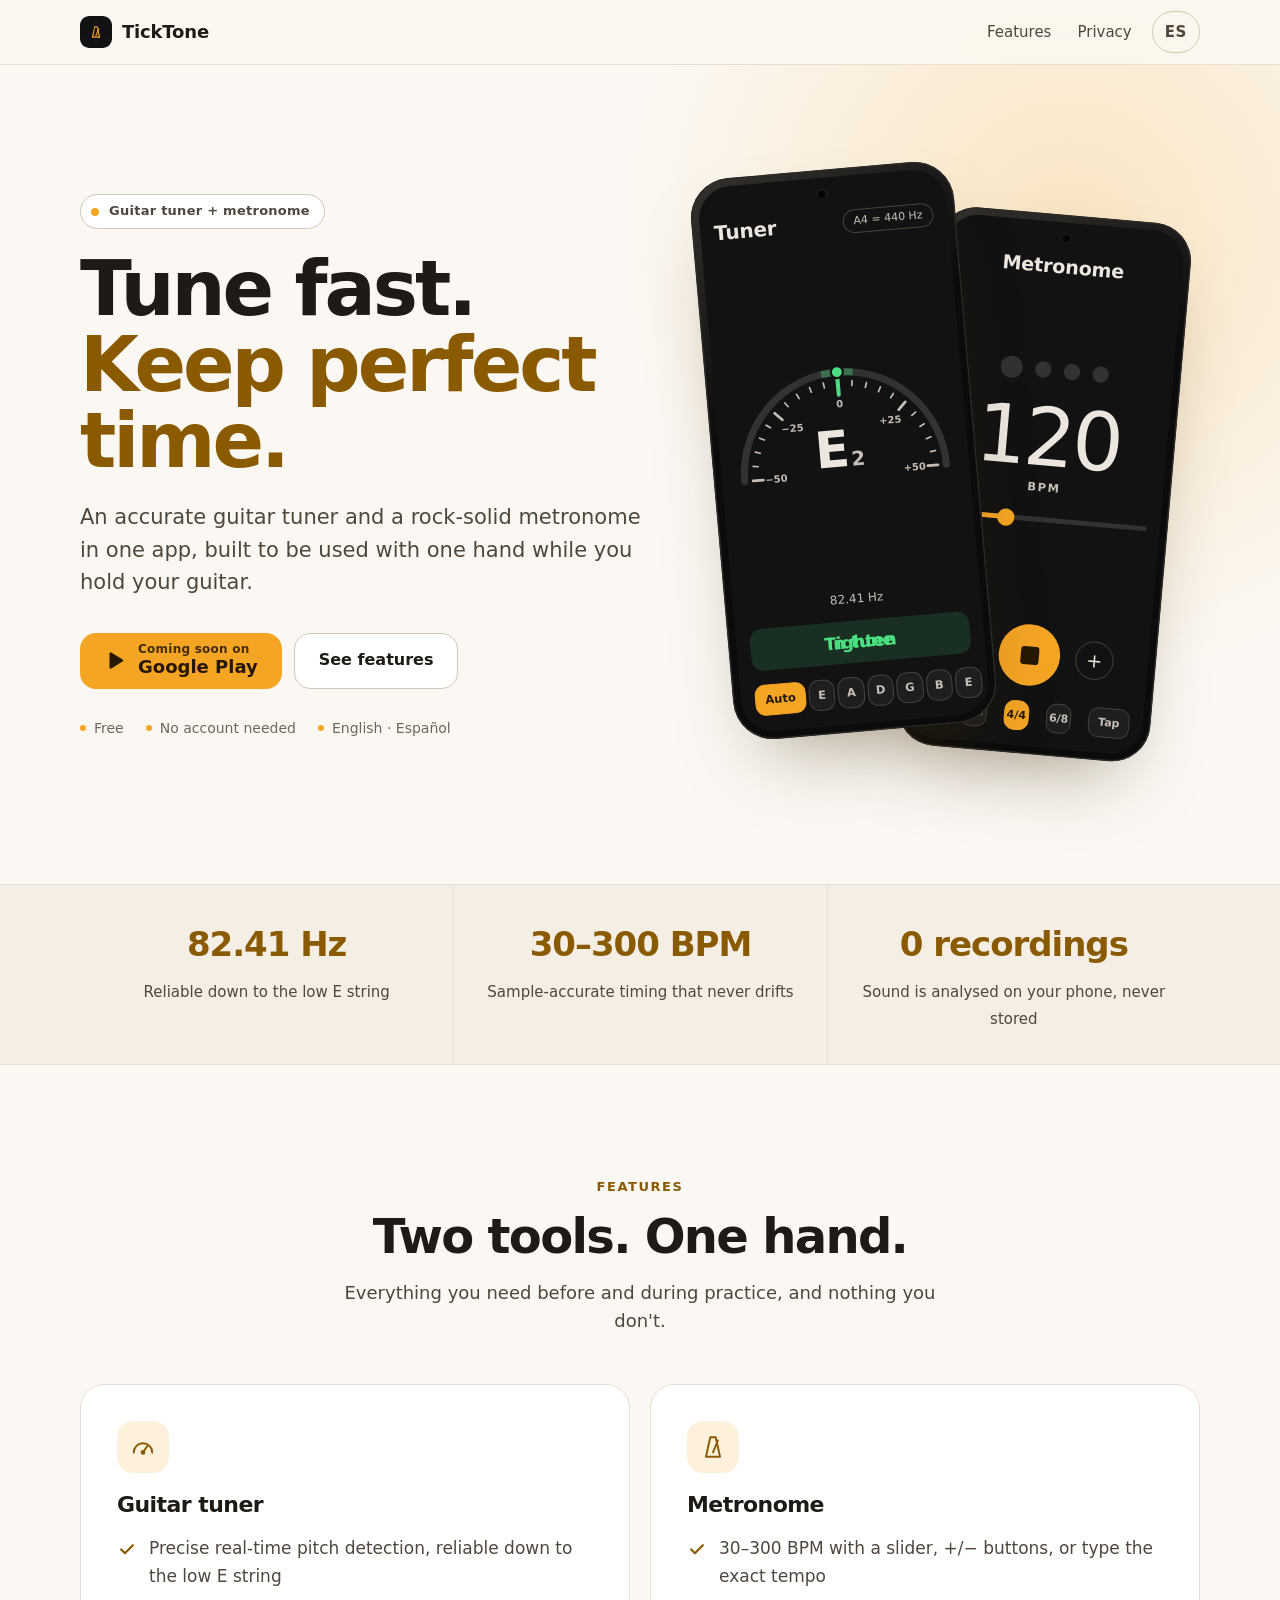
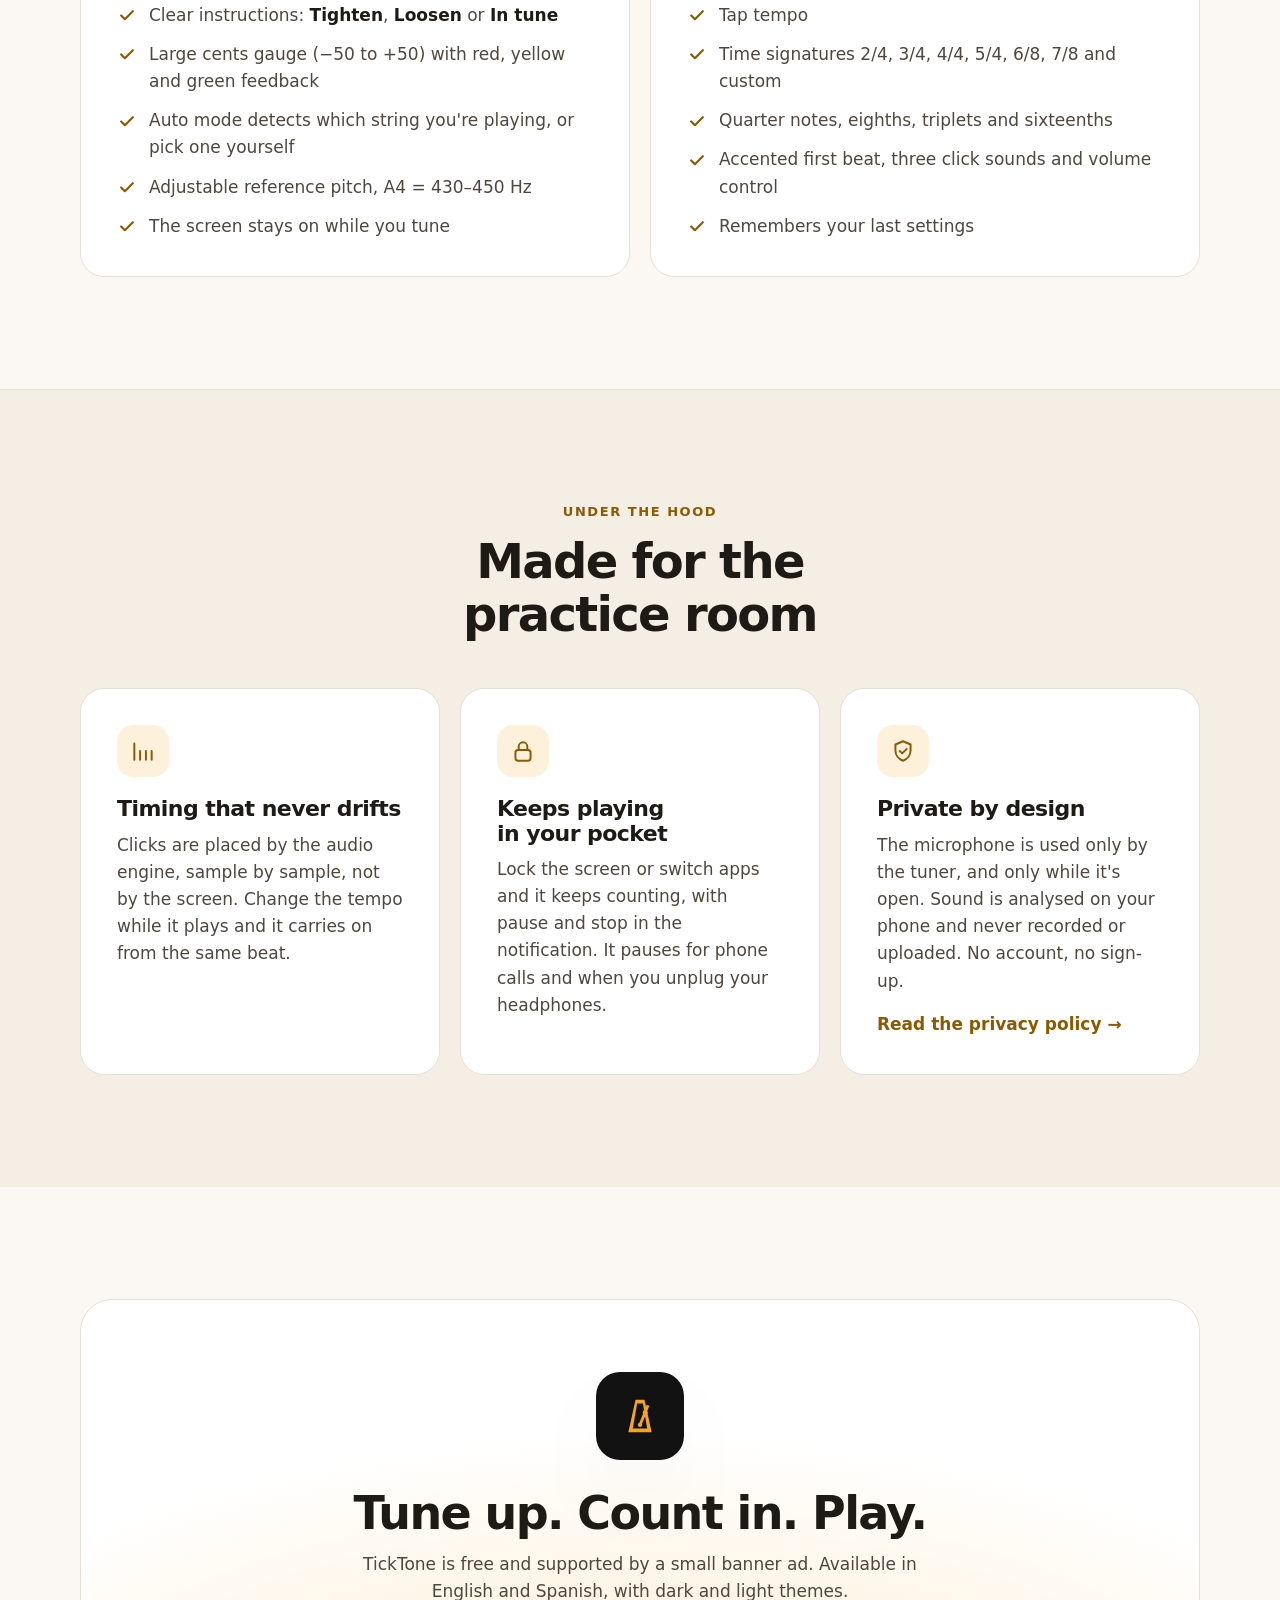
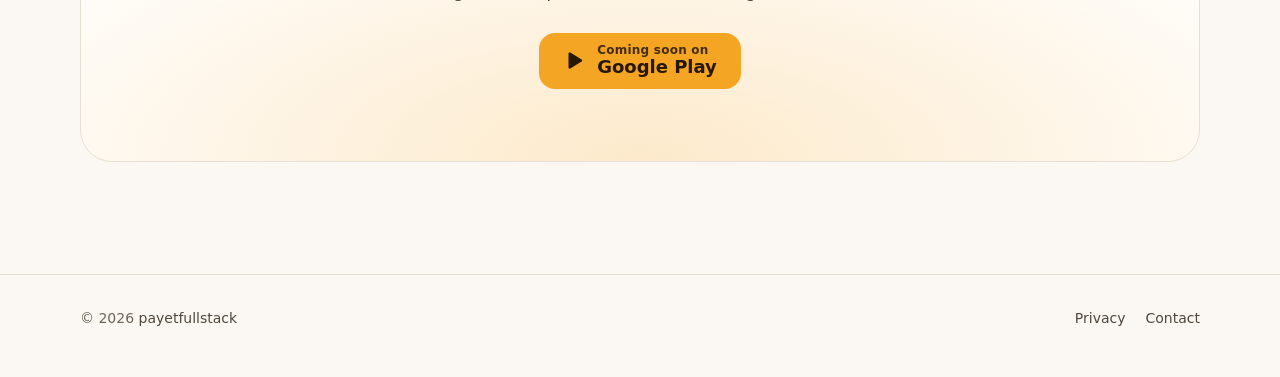
==== ticktone/index.html @ 0ad60937 "Add site with TickTone privacy policy" ====
<!doctype html>
<html lang="en">
<head>
  <meta charset="utf-8">
  <meta name="viewport" content="width=device-width, initial-scale=1">
  <title data-i18n="meta.title">TickTone: Tuner &amp; Metronome</title>
  <meta name="description" content="An accurate guitar tuner and a rock-solid metronome in one app. Simple, fast, one-handed use.">
  <meta name="theme-color" content="#121212" media="(prefers-color-scheme: dark)">
  <meta name="theme-color" content="#fbf8f3" media="(prefers-color-scheme: light)">
  <link rel="canonical" href="https://payetfullstack.github.io/ticktone/">
  <link rel="icon" href="icon.svg" type="image/svg+xml">
  <meta property="og:type" content="website">
  <meta property="og:url" content="https://payetfullstack.github.io/ticktone/">
  <meta property="og:title" content="TickTone: Tuner &amp; Metronome">
  <meta property="og:description" content="An accurate guitar tuner and a rock-solid metronome in one app. Simple, fast, one-handed use.">
  <link rel="stylesheet" href="../assets/site.css">
  <script src="i18n.js" defer></script>
</head>
<body>
  <a class="skip-link" href="#main" data-i18n="skip">Skip to content</a>

  <header class="site-header">
    <div class="wrap">
      <a class="brand" href="./"><img src="icon.svg" alt="" width="32" height="32">TickTone</a>
      <nav class="nav" aria-label="Main">
        <a class="hide-sm" href="#features" data-i18n="nav.features">Features</a>
        <a href="privacy/" data-i18n="nav.privacy">Privacy</a>
        <button class="lang-toggle" id="lang-toggle" type="button" hidden>ES</button>
      </nav>
    </div>
  </header>

  <main id="main">
    <section class="hero">
      <div class="wrap hero-grid">
        <div class="hero-copy">
          <p class="eyebrow"><span class="dot" aria-hidden="true"></span><span data-i18n="hero.eyebrow">Guitar tuner + metronome</span></p>
          <h1 data-i18n="hero.title">Tune fast.<br><em>Keep perfect time.</em></h1>
          <p class="lead" data-i18n="hero.lead">An accurate guitar tuner and a rock-solid metronome in one app, built to be used with one hand while you hold your guitar.</p>
          <div class="cta-row">
            <!-- When the app is live on Google Play, replace this <span> with:
                 <a class="btn btn-primary" href="https://play.google.com/store/apps/details?id=com.payetfullstack.ticktone">
                 and change data-i18n="cta.soon" "Coming soon on" to "Get it on" (also in i18n.js). Same for the button at the bottom. -->
            <span class="btn btn-primary" aria-disabled="true">
              <svg viewBox="0 0 24 24" aria-hidden="true"><path fill="currentColor" d="M6 3.9c0-1 1.1-1.6 2-1.1l12.3 7.5c.9.5.9 1.8 0 2.3L8 20.2c-.9.5-2-.1-2-1.1z"/></svg>
              <span class="stack"><small data-i18n="cta.soon">Coming soon on</small><strong>Google Play</strong></span>
            </span>
            <a class="btn btn-ghost" href="#features" data-i18n="cta.features">See features</a>
          </div>
          <ul class="meta">
            <li data-i18n="hero.free">Free</li>
            <li data-i18n="hero.account">No account needed</li>
            <li>English · Español</li>
          </ul>
        </div>

        <!-- Mockups of the two screens, drawn in HTML/SVG (decorative). -->
        <div class="phones" aria-hidden="true">
          <div class="phone phone--tuner">
            <div class="screen">
              <div class="app-bar"><b data-i18n="app.tuner">Tuner</b><span class="app-pill" data-i18n="app.a4">A4 = 440 Hz</span></div>
              <div class="gauge">
                <svg viewBox="0 0 200 128">
                  <path class="track" d="M8 120 A92 92 0 0 1 192 120"/>
                  <g class="ticks">
                    <line x1="24.9" y1="120" x2="15.7" y2="120" class="major"/>
                    <line x1="21.3" y1="107.5" x2="16.8" y2="106.8"/>
                    <line x1="24.2" y1="95.4" x2="19.9" y2="94"/>
                    <line x1="29" y1="83.8" x2="24.9" y2="81.7"/>
                    <line x1="35.5" y1="73.2" x2="31.8" y2="70.5"/>
                    <line x1="46.9" y1="66.9" x2="40.4" y2="60.4" class="major"/>
                    <line x1="53.2" y1="55.5" x2="50.5" y2="51.8"/>
                    <line x1="63.8" y1="49" x2="61.7" y2="44.9"/>
                    <line x1="75.4" y1="44.2" x2="74" y2="39.9"/>
                    <line x1="87.5" y1="41.3" x2="86.8" y2="36.8"/>
                    <line x1="100" y1="44.9" x2="100" y2="35.7" class="major"/>
                    <line x1="112.5" y1="41.3" x2="113.2" y2="36.8"/>
                    <line x1="124.6" y1="44.2" x2="126" y2="39.9"/>
                    <line x1="136.2" y1="49" x2="138.3" y2="44.9"/>
                    <line x1="146.8" y1="55.5" x2="149.5" y2="51.8"/>
                    <line x1="153.1" y1="66.9" x2="159.6" y2="60.4" class="major"/>
                    <line x1="164.5" y1="73.2" x2="168.2" y2="70.5"/>
                    <line x1="171" y1="83.8" x2="175.1" y2="81.7"/>
                    <line x1="175.8" y1="95.4" x2="180.1" y2="94"/>
                    <line x1="178.7" y1="107.5" x2="183.2" y2="106.8"/>
                    <line x1="175.1" y1="120" x2="184.3" y2="120" class="major"/>
                  </g>
                  <g class="labels">
                    <text x="36.9" y="123.2">−50</text>
                    <text x="55.4" y="78.6">−25</text>
                    <text x="100" y="60.1">0</text>
                    <text x="144.6" y="78.6">+25</text>
                    <text x="163.1" y="123.2">+50</text>
                  </g>
                  <g class="live">
                    <path class="zone" d="M85.61 29.13 A92 92 0 0 1 114.39 29.13"/>
                    <g class="needle">
                      <line x1="100" y1="48.6" x2="100" y2="28"/>
                      <circle cx="100" cy="28" r="5.5"/>
                    </g>
                  </g>
                  <text class="note" x="96" y="114">E<tspan class="octave" dx="2">2</tspan></text>
                </svg>
              </div>
              <p class="readout">82.41 Hz</p>
              <div class="banner"><span class="b-tighten" data-i18n="app.tighten">Tighten</span><span class="b-intune" data-i18n="app.intune">In tune</span></div>
              <div class="chips">
                <span class="chip chip--wide on">Auto</span>
                <span class="chip">E</span><span class="chip">A</span><span class="chip">D</span>
                <span class="chip">G</span><span class="chip">B</span><span class="chip">E</span>
              </div>
            </div>
          </div>

          <div class="phone phone--metro">
            <div class="screen">
              <div class="app-bar"><b data-i18n="app.metronome">Metronome</b></div>
              <div class="metro-main">
                <div class="beats"><i class="beat beat--accent"></i><i class="beat"></i><i class="beat"></i><i class="beat"></i></div>
                <div class="bpm">120</div>
                <div class="bpm-label">BPM</div>
                <div class="slider"></div>
              </div>
              <div class="transport">
                <span class="round"><span>−</span></span>
                <span class="play"></span>
                <span class="round"><span>+</span></span>
              </div>
              <div class="chips">
                <span class="chip">2/4</span><span class="chip">3/4</span><span class="chip on">4/4</span><span class="chip">6/8</span>
                <span class="chip chip--wide" data-i18n="app.tap">Tap</span>
              </div>
            </div>
          </div>
        </div>
      </div>
    </section>

    <section class="strip" aria-label="Highlights">
      <div class="wrap strip-grid">
        <div class="stat"><b>82.41 Hz</b><span data-i18n="stat.lowE">Reliable down to the low E string</span></div>
        <div class="stat"><b>30–300 BPM</b><span data-i18n="stat.bpm">Sample-accurate timing that never drifts</span></div>
        <div class="stat"><b data-i18n="stat.zero">0 recordings</b><span data-i18n="stat.private">Sound is analysed on your phone, never stored</span></div>
      </div>
    </section>

    <section class="section" id="features">
      <div class="wrap">
        <header class="section-head">
          <p class="kicker" data-i18n="features.kicker">Features</p>
          <h2 data-i18n="features.title">Two tools. One hand.</h2>
          <p data-i18n="features.lead">Everything you need before and during practice, and nothing you don't.</p>
        </header>
        <div class="cards-2">
          <article class="card">
            <div class="icon-tile"><svg viewBox="0 0 24 24" aria-hidden="true"><path d="M3.5 17a8.5 8.5 0 0 1 17 0"/><path d="M12 17l4-6"/><circle cx="12" cy="17" r="1.3"/></svg></div>
            <h3 data-i18n="tuner.title">Guitar tuner</h3>
            <ul class="checks">
              <li data-i18n="tuner.1">Precise real-time pitch detection, reliable down to the low E string</li>
              <li data-i18n="tuner.2">Clear instructions: <strong>Tighten</strong>, <strong>Loosen</strong> or <strong>In tune</strong></li>
              <li data-i18n="tuner.3">Large cents gauge (−50 to +50) with red, yellow and green feedback</li>
              <li data-i18n="tuner.4">Auto mode detects which string you're playing, or pick one yourself</li>
              <li data-i18n="tuner.5">Adjustable reference pitch, A4 = 430–450 Hz</li>
              <li data-i18n="tuner.6">The screen stays on while you tune</li>
            </ul>
          </article>
          <article class="card">
            <div class="icon-tile"><svg viewBox="0 0 24 24" aria-hidden="true"><path d="M5.5 21h13l-4-18h-5z"/><path d="M12 17l4.5-11"/></svg></div>
            <h3 data-i18n="metro.title">Metronome</h3>
            <ul class="checks">
              <li data-i18n="metro.1">30–300 BPM with a slider, +/− buttons, or type the exact tempo</li>
              <li data-i18n="metro.2">Tap tempo</li>
              <li data-i18n="metro.3">Time signatures 2/4, 3/4, 4/4, 5/4, 6/8, 7/8 and custom</li>
              <li data-i18n="metro.4">Quarter notes, eighths, triplets and sixteenths</li>
              <li data-i18n="metro.5">Accented first beat, three click sounds and volume control</li>
              <li data-i18n="metro.6">Remembers your last settings</li>
            </ul>
          </article>
        </div>
      </div>
    </section>

    <section class="section section--soft">
      <div class="wrap">
        <header class="section-head">
          <p class="kicker" data-i18n="why.kicker">Under the hood</p>
          <h2 data-i18n="why.title">Made for the practice room</h2>
        </header>
        <div class="cards-3">
          <article class="card">
            <div class="icon-tile"><svg viewBox="0 0 24 24" aria-hidden="true"><path d="M4 20V5M9.3 20v-8M14.7 20v-8M20 20v-8"/></svg></div>
            <h3 data-i18n="why.timing.title">Timing that never drifts</h3>
            <p data-i18n="why.timing.body">Clicks are placed by the audio engine, sample by sample, not by the screen. Change the tempo while it plays and it carries on from the same beat.</p>
          </article>
          <article class="card">
            <div class="icon-tile"><svg viewBox="0 0 24 24" aria-hidden="true"><rect x="5" y="11" width="14" height="10" rx="2.5"/><path d="M8 11V8a4 4 0 0 1 8 0v3"/></svg></div>
            <h3 data-i18n="why.bg.title">Keeps playing in your pocket</h3>
            <p data-i18n="why.bg.body">Lock the screen or switch apps and it keeps counting, with pause and stop in the notification. It pauses for phone calls and when you unplug your headphones.</p>
          </article>
          <article class="card">
            <div class="icon-tile"><svg viewBox="0 0 24 24" aria-hidden="true"><path d="M12 3l7 3v5.2c0 4.4-2.9 8.3-7 9.8-4.1-1.5-7-5.4-7-9.8V6z"/><path d="M9 12l2.2 2.2L15.5 10"/></svg></div>
            <h3 data-i18n="why.privacy.title">Private by design</h3>
            <p data-i18n="why.privacy.body">The microphone is used only by the tuner, and only while it's open. Sound is analysed on your phone and never recorded or uploaded. No account, no sign-up.</p>
            <a class="more" href="privacy/" data-i18n="why.privacy.link">Read the privacy policy →</a>
          </article>
        </div>
      </div>
    </section>

    <section class="section">
      <div class="wrap">
        <div class="cta-band">
          <img src="icon.svg" alt="" width="88" height="88">
          <h2 data-i18n="end.title">Tune up. Count in. Play.</h2>
          <p data-i18n="end.body">TickTone is free and supported by a small banner ad. Available in English and Spanish, with dark and light themes.</p>
          <span class="btn btn-primary" aria-disabled="true">
            <svg viewBox="0 0 24 24" aria-hidden="true"><path fill="currentColor" d="M6 3.9c0-1 1.1-1.6 2-1.1l12.3 7.5c.9.5.9 1.8 0 2.3L8 20.2c-.9.5-2-.1-2-1.1z"/></svg>
            <span class="stack"><small data-i18n="cta.soon">Coming soon on</small><strong>Google Play</strong></span>
          </span>
        </div>
      </div>
    </section>
  </main>

  <footer class="site-footer">
    <div class="wrap">
      <p>© 2026 <a href="../">payetfullstack</a></p>
      <nav aria-label="Footer">
        <a href="privacy/" data-i18n="nav.privacy">Privacy</a>
        <a href="mailto:payetfullstack@gmail.com" data-i18n="nav.contact">Contact</a>
      </nav>
    </div>
  </footer>
</body>
</html>
---- assets/site.css ----
/* payetfullstack.github.io: shared styles.
   Dark by default like the app, light when the system asks for it.
   System fonts only, so the site loads nothing from third parties. */

:root {
  color-scheme: dark;
  --bg: #121212;
  --bg-soft: #161616;
  --surface: #1c1c1c;
  --surface-hi: #262626;
  --line: #2d2a26;
  --line-strong: #47423c;
  --text: #ece6df;
  --muted: #c6beb4;
  --faint: #928a80;
  --accent: #f5a524;
  --accent-ink: #f5a524;
  --on-accent: #261800;
  --glow: rgb(245 165 36 / 0.14);
  --tint: rgb(245 165 36 / 0.12);
  --shadow: 0 40px 80px -30px rgb(0 0 0 / 0.8);
  --radius: 24px;
  --font: ui-sans-serif, system-ui, -apple-system, "Segoe UI", Roboto, "Helvetica Neue", Arial, sans-serif;
}

@media (prefers-color-scheme: light) {
  :root {
    color-scheme: light;
    --bg: #fbf8f3;
    --bg-soft: #f4eee5;
    --surface: #ffffff;
    --surface-hi: #f1ebe2;
    --line: #e7dfd3;
    --line-strong: #d3c8b8;
    --text: #1e1a15;
    --muted: #4f473e;
    --faint: #6f665b;
    --accent-ink: #8a5a00;
    --glow: rgb(245 165 36 / 0.24);
    --tint: rgb(245 165 36 / 0.16);
    --shadow: 0 40px 80px -36px rgb(70 45 5 / 0.5);
  }
}

/* ---------- Base ---------- */

*, *::before, *::after { box-sizing: border-box; }

html {
  -webkit-text-size-adjust: 100%;
  scroll-behavior: smooth;
  scroll-padding-top: 88px;
}

body {
  margin: 0;
  background: var(--bg);
  color: var(--text);
  font: 400 17px/1.6 var(--font);
  -webkit-font-smoothing: antialiased;
}

img, svg { display: block; max-width: 100%; }

a { color: var(--accent-ink); text-underline-offset: 3px; }

h1, h2, h3 { line-height: 1.1; letter-spacing: -0.025em; text-wrap: balance; }

:focus-visible { outline: 2px solid var(--accent); outline-offset: 3px; border-radius: 8px; }

.wrap { width: min(1120px, 100% - 32px); margin-inline: auto; }

.skip-link {
  position: absolute; left: 16px; top: -100px; z-index: 50;
  padding: 10px 16px; border-radius: 12px;
  background: var(--accent); color: var(--on-accent); font-weight: 650; text-decoration: none;
}
.skip-link:focus { top: 12px; }

/* ---------- Header ---------- */

.site-header {
  position: sticky; top: 0; z-index: 20;
  background: color-mix(in srgb, var(--bg) 85%, transparent);
  -webkit-backdrop-filter: blur(14px) saturate(1.4);
  backdrop-filter: blur(14px) saturate(1.4);
  border-bottom: 1px solid var(--line);
}
.site-header .wrap { display: flex; align-items: center; gap: 12px; height: 64px; }

.brand {
  display: inline-flex; align-items: center; gap: 10px;
  color: var(--text); text-decoration: none;
  font-size: 18px; font-weight: 750; letter-spacing: -0.01em;
}
.brand img { width: 32px; height: 32px; border-radius: 9px; }

.nav { margin-left: auto; display: flex; align-items: center; gap: 2px; }
.nav a, .nav button {
  font: inherit; font-size: 15px; color: var(--muted); text-decoration: none;
  padding: 8px 12px; border-radius: 999px; background: none; border: 0; cursor: pointer;
}
.nav a:hover, .nav button:hover { color: var(--text); background: var(--surface-hi); }
.nav .lang-toggle {
  margin-left: 6px; min-width: 48px;
  border: 1px solid var(--line-strong); font-weight: 650; letter-spacing: 0.04em;
}
.nav .lang-toggle[hidden] { display: none; }
@media (max-width: 480px) { .nav .hide-sm { display: none; } }

/* ---------- Buttons ---------- */

.btn {
  display: inline-flex; align-items: center; gap: 12px;
  min-height: 56px; padding: 0 24px; border-radius: 16px;
  font-size: 16px; font-weight: 650; line-height: 1.15; text-decoration: none;
  transition: transform 0.15s ease, background-color 0.15s ease;
}
a.btn:hover { transform: translateY(-1px); }
.btn svg { width: 22px; height: 22px; flex: none; }
.btn-primary { background: var(--accent); color: var(--on-accent); }
.btn-ghost { background: var(--surface); color: var(--text); border: 1px solid var(--line-strong); }
.btn-ghost:hover { background: var(--surface-hi); }
.btn .stack { display: flex; flex-direction: column; text-align: left; }
.btn .stack small { font-size: 12px; font-weight: 600; letter-spacing: 0.02em; opacity: 0.85; }
.btn .stack strong { font-size: 18px; font-weight: 750; }
.btn[aria-disabled="true"] { cursor: default; }

/* ---------- Hero ---------- */

.hero {
  position: relative; isolation: isolate; overflow-x: clip;
  padding: clamp(48px, 8vw, 96px) 0 clamp(64px, 9vw, 112px);
}
.hero::before {
  content: ""; position: absolute; z-index: -1;
  width: 900px; height: 900px; right: -240px; top: -280px;
  background: radial-gradient(closest-side, var(--glow), transparent);
  pointer-events: none;
}

.hero-grid {
  display: grid; align-items: center; gap: 40px;
  grid-template-columns: minmax(0, 1.05fr) minmax(0, 0.95fr);
}

.eyebrow {
  display: inline-flex; align-items: center; gap: 10px; margin: 0;
  padding: 6px 14px 6px 10px; border-radius: 999px;
  border: 1px solid var(--line-strong); background: var(--surface);
  color: var(--muted); font-size: 13px; font-weight: 650; letter-spacing: 0.02em;
}
.eyebrow .dot {
  width: 8px; height: 8px; border-radius: 50%; background: var(--accent);
  animation: pulse 0.5s ease-out infinite; /* 120 BPM */
}
@keyframes pulse {
  from { box-shadow: 0 0 0 0 rgb(245 165 36 / 0.65); }
  to { box-shadow: 0 0 0 9px rgb(245 165 36 / 0); }
}

.hero h1 {
  margin: 22px 0;
  font-size: clamp(42px, 6.6vw, 76px); line-height: 1; letter-spacing: -0.04em; font-weight: 800;
}
.hero h1 em, .page-hero h1 em { font-style: normal; color: var(--accent-ink); }

.lead {
  margin: 0; max-width: 30em;
  font-size: clamp(18px, 2.1vw, 21px); line-height: 1.55; color: var(--muted); text-wrap: pretty;
}

.cta-row { display: flex; flex-wrap: wrap; gap: 12px; margin-top: 34px; }

.meta {
  display: flex; flex-wrap: wrap; gap: 8px 22px;
  margin: 28px 0 0; padding: 0; list-style: none;
  color: var(--faint); font-size: 14px;
}
.meta li { display: inline-flex; align-items: center; gap: 8px; }
.meta li::before { content: ""; width: 6px; height: 6px; border-radius: 50%; background: var(--accent); }

@media (max-width: 880px) {
  .hero-grid { grid-template-columns: minmax(0, 1fr); gap: 56px; }
  .hero-copy { text-align: center; }
  .lead { margin-inline: auto; }
  .cta-row, .meta { justify-content: center; }
}

/* ---------- Phone mockups (always the app's dark theme) ---------- */

.phones {
  --pw: 264px;
  display: grid; place-items: center;
  padding: 8px 0 40px;
}
@media (max-width: 880px) { .phones { --pw: clamp(160px, 46vw, 250px); } }

.phone {
  --a-bg: #121212; --a-text: #ece6df; --a-muted: #c6beb4; --a-faint: #928a80;
  --a-line: #47423c; --a-track: #323232; --a-chip: #1e1e1e;
  --far: #f87171; --close: #fde047; --in: #4ade80;
  grid-area: 1 / 1;
  width: var(--pw); aspect-ratio: 9 / 19.2;
  font-size: calc(var(--pw) / 26.4); /* 10px at 264px wide; everything inside is in em */
  padding: 0.8em; border-radius: 4em;
  background: linear-gradient(150deg, #34312d, #0b0b0b 38%);
  box-shadow: var(--shadow), inset 0 0 0 0.15em #2c2a27;
}
.phone--tuner { transform: translateX(-38%) rotate(-5deg); z-index: 2; }
.phone--metro { transform: translateX(38%) translateY(6%) rotate(5deg) scale(0.96); }
.phone--metro .app-bar { justify-content: center; }

.screen {
  position: relative; height: 100%; overflow: hidden;
  display: flex; flex-direction: column;
  padding: 3.4em 1.4em 1.6em; border-radius: 3.3em;
  background: var(--a-bg); color: var(--a-text);
  font-variant-numeric: tabular-nums; line-height: 1.2;
}
.screen::before { /* camera */
  content: ""; position: absolute; top: 1.1em; left: 50%;
  width: 1.1em; height: 1.1em; margin-left: -0.55em; border-radius: 50%;
  background: #050505; box-shadow: inset 0 0 0 0.15em #1d1d1d;
}

.app-bar { display: flex; align-items: center; justify-content: space-between; gap: 0.6em; }
.app-bar b { font-size: 2em; font-weight: 600; letter-spacing: -0.01em; }
.app-pill {
  flex: none; padding: 0.4em 0.9em; border-radius: 999px;
  border: 1px solid var(--a-line); color: var(--a-muted); font-size: 1.1em;
}

.chips { display: flex; justify-content: space-between; gap: 0.3em; }
.chip {
  flex: none; display: grid; place-items: center;
  min-width: 2.5em; height: 2.7em; padding: 0 0.7em; border-radius: 0.9em;
  background: var(--a-chip); border: 1px solid var(--a-line);
  color: var(--a-muted); font-size: 1.15em; font-weight: 600;
}
.chips .chip { min-width: 0; width: 2.3em; padding: 0; }
.chips .chip--wide { width: auto; padding: 0 0.8em; }
.chip.on { background: #f5a524; border-color: #f5a524; color: #261800; }

/* Tuner screen */

.gauge { flex: 1; display: grid; place-items: center; }
.gauge svg { width: 100%; overflow: visible; }
.gauge .track { fill: none; stroke: var(--a-track); stroke-width: 6.4; stroke-linecap: round; }
.gauge .ticks line { stroke: var(--a-muted); stroke-width: 1.5; stroke-linecap: round; }
.gauge .ticks line.major { stroke-width: 2.5; }
.gauge .labels text { fill: var(--a-muted); font: 600 9px var(--font); text-anchor: middle; }
.gauge .note { fill: var(--a-text); font: 600 46px var(--font); text-anchor: middle; letter-spacing: -0.02em; }
.gauge .octave { font-size: 18px; fill: var(--a-muted); }
.gauge .live { color: var(--in); animation: tune-color 6s infinite; }
.gauge .zone { fill: none; stroke: currentColor; stroke-opacity: 0.35; stroke-width: 6.4; }
.gauge .needle {
  transform-box: view-box; transform-origin: 100px 120px;
  animation: tune-needle 6s cubic-bezier(0.3, 0.7, 0.3, 1) infinite;
}
.gauge .needle line { stroke: currentColor; stroke-width: 3.7; stroke-linecap: round; }
.gauge .needle circle { fill: currentColor; stroke: var(--a-bg); stroke-width: 2; }

/* cents × 1.8 = degrees; red beyond 15 cents, yellow within 15, green within 5 */
@keyframes tune-needle {
  0%   { transform: rotate(-54deg); }
  14%  { transform: rotate(-40deg); }
  26%  { transform: rotate(-22deg); }
  36%  { transform: rotate(-11deg); }
  44%  { transform: rotate(4deg); }
  50%, 88% { transform: rotate(0deg); }
  96%, 100% { transform: rotate(-54deg); }
}
@keyframes tune-color {
  0%, 22%  { color: var(--far); }
  28%, 40% { color: var(--close); }
  44%, 90% { color: var(--in); }
  95%, 100% { color: var(--far); }
}

.readout { margin: 0.4em 0 1.2em; text-align: center; color: var(--a-muted); font-size: 1.2em; }

.banner {
  position: relative; display: grid; place-items: center;
  height: 4.2em; margin-bottom: 1.4em; border-radius: 1.2em;
  color: var(--in); animation: tune-color 6s infinite;
  font-size: 1em; font-weight: 700;
}
.banner::before { content: ""; position: absolute; inset: 0; border-radius: inherit; background: currentColor; opacity: 0.14; }
.banner span { grid-area: 1 / 1; font-size: 1.7em; letter-spacing: -0.01em; }
.banner .b-tighten { animation: show-first 6s infinite; }
.banner .b-intune { animation: show-second 6s infinite; }
@keyframes show-first { 0%, 40% { opacity: 1; } 44%, 92% { opacity: 0; } 96%, 100% { opacity: 1; } }
@keyframes show-second { 0%, 40% { opacity: 0; } 44%, 92% { opacity: 1; } 96%, 100% { opacity: 0; } }

/* Metronome screen */

.metro-main { flex: 1; display: flex; flex-direction: column; align-items: center; justify-content: center; }
.beats { display: flex; align-items: center; gap: 1.3em; margin-bottom: 2.2em; }
.beat {
  width: 1.7em; height: 1.7em; border-radius: 50%; background: var(--a-track);
  animation: beat 2s linear infinite; /* 4 beats at 120 BPM */
}
.beat--accent { width: 2.3em; height: 2.3em; }
.beat:nth-child(2) { animation-delay: 0.5s; }
.beat:nth-child(3) { animation-delay: 1s; }
.beat:nth-child(4) { animation-delay: 1.5s; }
@keyframes beat {
  0% { background: #f5a524; transform: scale(1.25); box-shadow: 0 0 1.6em rgb(245 165 36 / 0.7); }
  16%, 100% { background: var(--a-track); transform: scale(1); box-shadow: 0 0 0 rgb(245 165 36 / 0); }
}
.bpm { font-size: 8.4em; font-weight: 300; line-height: 0.9; letter-spacing: -0.04em; }
.bpm-label { margin-top: 0.5em; color: var(--a-muted); font-size: 1.2em; font-weight: 600; letter-spacing: 0.14em; }
.slider { position: relative; width: 100%; height: 0.45em; margin: 2.4em 0 0.6em; border-radius: 1em; background: var(--a-track); }
.slider::before { content: ""; position: absolute; inset: 0 auto 0 0; width: 33%; border-radius: inherit; background: #f5a524; }
.slider::after {
  content: ""; position: absolute; left: 33%; top: 50%;
  width: 1.8em; height: 1.8em; margin: -0.9em 0 0 -0.9em; border-radius: 50%; background: #f5a524;
}

.transport { display: flex; align-items: center; justify-content: center; gap: 1.6em; margin: 1.6em 0; }
.round {
  display: grid; place-items: center; width: 4em; height: 4em; border-radius: 50%;
  border: 1px solid var(--a-line); color: var(--a-text); font-size: 1em;
}
.round span { font-size: 2em; line-height: 1; }
.play { display: grid; place-items: center; width: 6.4em; height: 6.4em; border-radius: 50%; background: #f5a524; }
.play::before { content: ""; width: 1.9em; height: 1.9em; border-radius: 0.35em; background: #261800; }

/* ---------- Highlights strip ---------- */

.strip { border-block: 1px solid var(--line); background: var(--bg-soft); }
.strip-grid { display: grid; grid-template-columns: repeat(3, minmax(0, 1fr)); }
.stat { padding: 32px 24px; text-align: center; }
.stat + .stat { border-left: 1px solid var(--line); }
.stat b {
  display: block; margin-bottom: 6px;
  font-size: clamp(26px, 3.4vw, 34px); font-weight: 800; letter-spacing: -0.03em;
  font-variant-numeric: tabular-nums; color: var(--accent-ink);
}
.stat span { color: var(--muted); font-size: 15px; }
@media (max-width: 720px) {
  .strip-grid { grid-template-columns: minmax(0, 1fr); }
  .stat { padding: 24px 8px; }
  .stat + .stat { border-left: 0; border-top: 1px solid var(--line); }
}

/* ---------- Sections and cards ---------- */

.section { padding: clamp(64px, 9vw, 112px) 0; }
.section--soft { background: var(--bg-soft); border-top: 1px solid var(--line); }

.section-head { max-width: 640px; margin: 0 auto 48px; text-align: center; }
.kicker {
  margin: 0 0 12px; color: var(--accent-ink);
  font-size: 13px; font-weight: 700; letter-spacing: 0.12em; text-transform: uppercase;
}
.section-head h2 { margin: 0; font-size: clamp(32px, 4.6vw, 48px); font-weight: 800; letter-spacing: -0.035em; }
.section-head p:not(.kicker) { margin: 16px 0 0; color: var(--muted); font-size: 18px; }

.cards-2, .cards-3 { display: grid; gap: 20px; }
.cards-2 { grid-template-columns: repeat(2, minmax(0, 1fr)); }
.cards-3 { grid-template-columns: repeat(3, minmax(0, 1fr)); }
@media (max-width: 960px) { .cards-3 { grid-template-columns: minmax(0, 1fr); } }
@media (max-width: 760px) { .cards-2 { grid-template-columns: minmax(0, 1fr); } }

.card {
  padding: clamp(24px, 3.4vw, 36px); border-radius: var(--radius);
  background: var(--surface); border: 1px solid var(--line);
}
.card h3 { margin: 20px 0 10px; font-size: 22px; font-weight: 750; }
.card p { margin: 0; color: var(--muted); }
.card .more { display: inline-block; margin-top: 16px; font-weight: 650; text-decoration: none; }
.card .more:hover { text-decoration: underline; }

.icon-tile {
  display: grid; place-items: center; width: 52px; height: 52px; border-radius: 16px;
  background: var(--tint); color: var(--accent-ink);
}
.icon-tile svg {
  width: 26px; height: 26px; fill: none; stroke: currentColor;
  stroke-width: 1.8; stroke-linecap: round; stroke-linejoin: round;
}

.checks { margin: 18px 0 0; padding: 0; list-style: none; display: grid; gap: 12px; }
.checks li { position: relative; padding-left: 32px; color: var(--muted); }
.checks li strong { color: var(--text); font-weight: 650; }
.checks li::before {
  content: ""; position: absolute; left: 0; top: 0.2em; width: 20px; height: 20px;
  background: var(--accent-ink);
  -webkit-mask: url("data:image/svg+xml,%3Csvg xmlns='http://www.w3.org/2000/svg' viewBox='0 0 24 24' fill='none' stroke='black' stroke-width='2.6' stroke-linecap='round' stroke-linejoin='round'%3E%3Cpath d='M5 12.5l4.5 4.5L19 7.5'/%3E%3C/svg%3E") center / contain no-repeat;
  mask: url("data:image/svg+xml,%3Csvg xmlns='http://www.w3.org/2000/svg' viewBox='0 0 24 24' fill='none' stroke='black' stroke-width='2.6' stroke-linecap='round' stroke-linejoin='round'%3E%3Cpath d='M5 12.5l4.5 4.5L19 7.5'/%3E%3C/svg%3E") center / contain no-repeat;
}

/* ---------- Closing call to action ---------- */

.cta-band {
  position: relative; isolation: isolate; overflow: hidden;
  display: flex; flex-direction: column; align-items: center; text-align: center;
  padding: clamp(40px, 7vw, 72px) clamp(20px, 5vw, 48px);
  border-radius: 32px; background: var(--surface); border: 1px solid var(--line);
}
.cta-band::before {
  content: ""; position: absolute; z-index: -1; inset: auto -20% -70% -20%; height: 140%;
  background: radial-gradient(closest-side, var(--glow), transparent);
}
.cta-band img { width: 88px; height: 88px; border-radius: 24px; box-shadow: var(--shadow); }
.cta-band h2 { margin: 28px 0 12px; font-size: clamp(30px, 4.4vw, 46px); font-weight: 800; letter-spacing: -0.035em; }
.cta-band p { max-width: 34em; margin: 0 0 28px; color: var(--muted); }

/* ---------- Footer ---------- */

.site-footer { padding: 32px 0 48px; border-top: 1px solid var(--line); color: var(--faint); font-size: 14px; }
.site-footer .wrap { display: flex; flex-wrap: wrap; align-items: center; justify-content: space-between; gap: 12px 24px; }
.site-footer p { margin: 0; }
.site-footer nav { display: flex; flex-wrap: wrap; gap: 4px 20px; }
.site-footer a { color: var(--muted); text-decoration: none; }
.site-footer a:hover { color: var(--text); text-decoration: underline; }

/* ---------- Long-form pages (privacy policy) ---------- */

.page-hero { padding: clamp(48px, 7vw, 80px) 0 8px; }
.page-hero h1 { margin: 12px 0 16px; font-size: clamp(36px, 5.4vw, 56px); font-weight: 800; letter-spacing: -0.04em; }
.page-hero .lead { font-size: 17px; }

.prose { max-width: 720px; padding-bottom: clamp(64px, 9vw, 112px); }
.prose h2 {
  margin: 56px 0 14px; padding-top: 28px; border-top: 1px solid var(--line);
  font-size: 26px; font-weight: 750;
}
.prose h3 { margin: 32px 0 10px; font-size: 19px; font-weight: 700; }
.prose p, .prose li { color: var(--muted); }
.prose strong { color: var(--text); font-weight: 650; }
.prose ul { padding-left: 1.3em; }
.prose li { margin: 8px 0; }
.prose li::marker { color: var(--accent-ink); }

.summary {
  margin: 32px 0 0; padding: 24px 28px; border-radius: var(--radius);
  background: var(--surface); border: 1px solid var(--line);
}
.summary h2 { margin: 0 0 4px; padding: 0; border: 0; font-size: 18px; }
.summary ul { margin: 0; }

.toc-link { display: inline-flex; align-items: center; gap: 6px; font-weight: 650; text-decoration: none; }
.toc-link:hover { text-decoration: underline; }

/* ---------- Developer home ---------- */

.app-card {
  display: grid; grid-template-columns: auto minmax(0, 1fr) auto; align-items: center; gap: 20px 24px;
  padding: 24px; border-radius: var(--radius); background: var(--surface); border: 1px solid var(--line);
  color: inherit; text-decoration: none;
  transition: border-color 0.15s ease, transform 0.15s ease;
}
.app-card:hover { border-color: var(--line-strong); transform: translateY(-2px); }
.app-card img { width: 72px; height: 72px; border-radius: 18px; }
.app-card h2 { margin: 0 0 4px; font-size: 22px; font-weight: 750; }
.app-card p { margin: 0; color: var(--muted); }
.app-card .go { color: var(--accent-ink); font-weight: 650; white-space: nowrap; }
@media (max-width: 560px) {
  .app-card { grid-template-columns: auto minmax(0, 1fr); }
  .app-card .go { grid-column: 1 / -1; }
}

/* ---------- Motion ---------- */

@media (prefers-reduced-motion: reduce) {
  html { scroll-behavior: auto; }
  *, *::before, *::after { animation: none !important; transition: none !important; }
  .gauge .live, .banner { color: var(--in); }
  .banner .b-tighten { opacity: 0; }
}
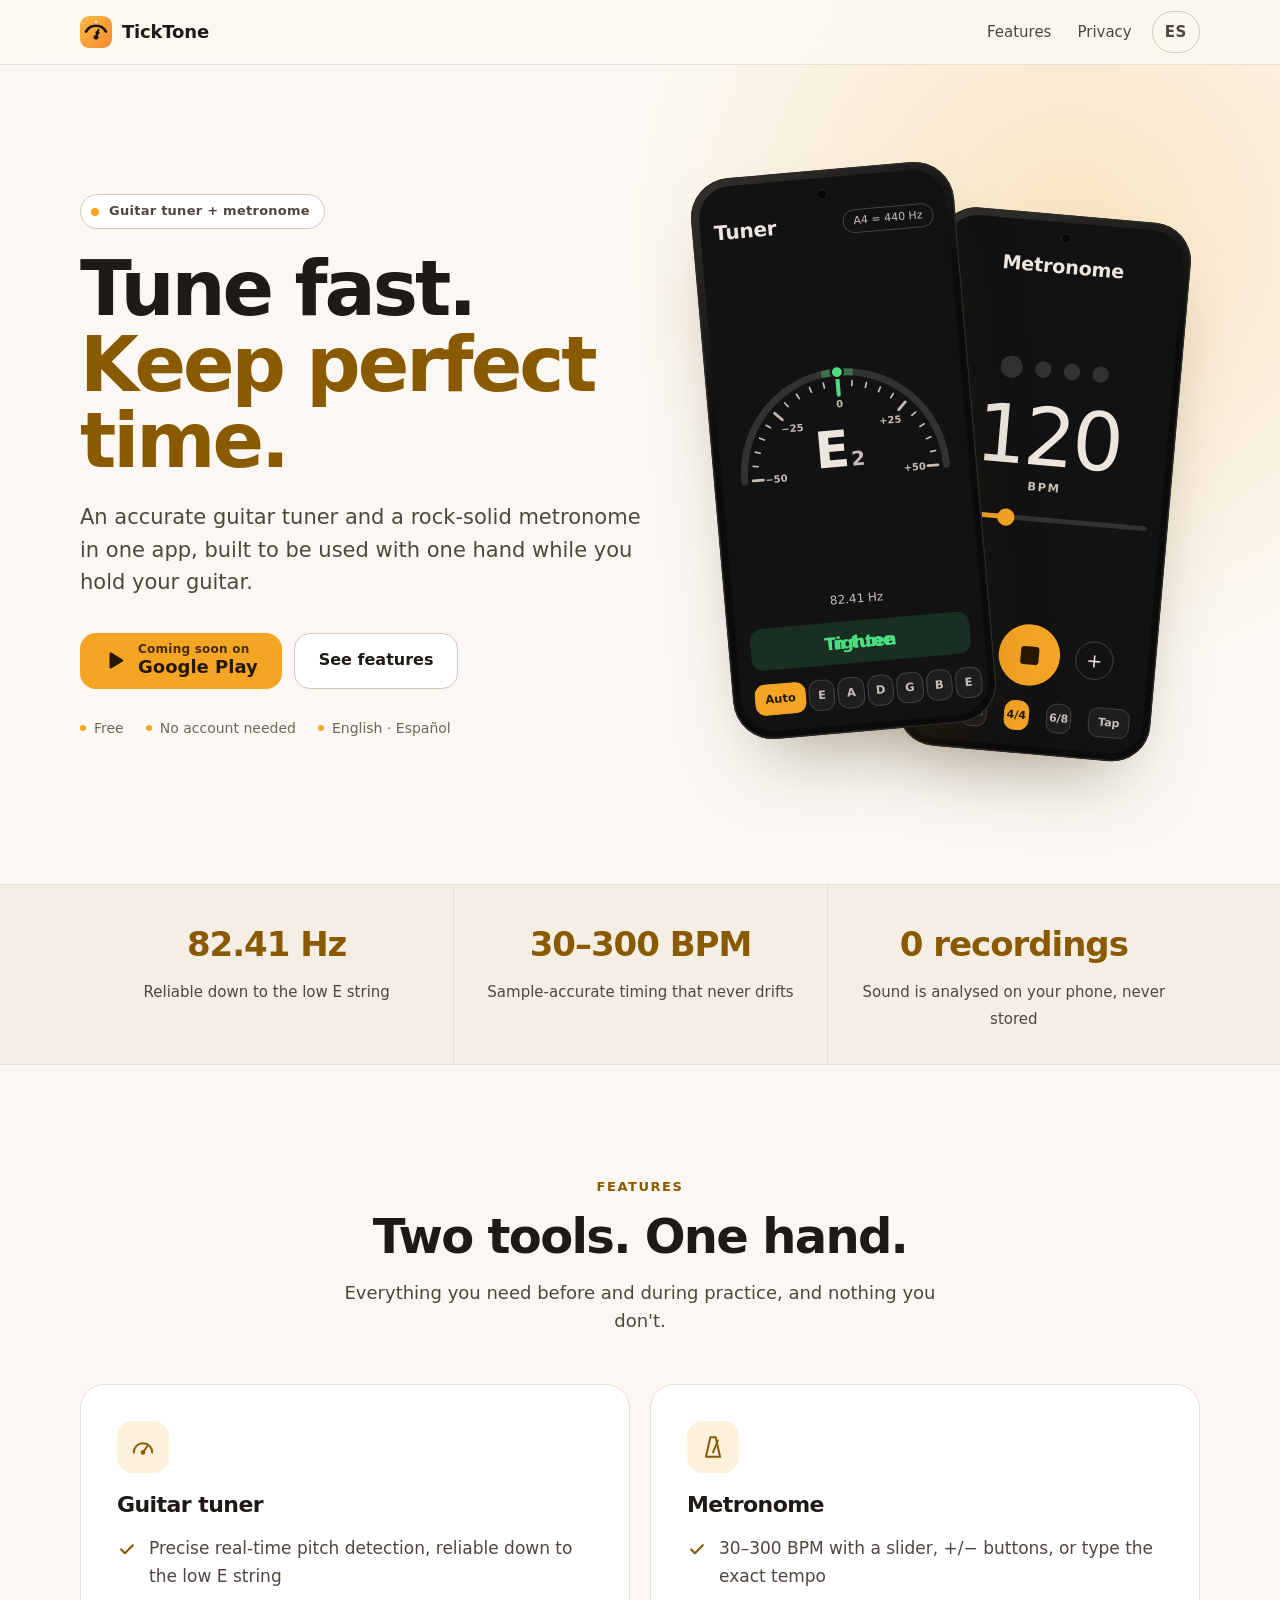
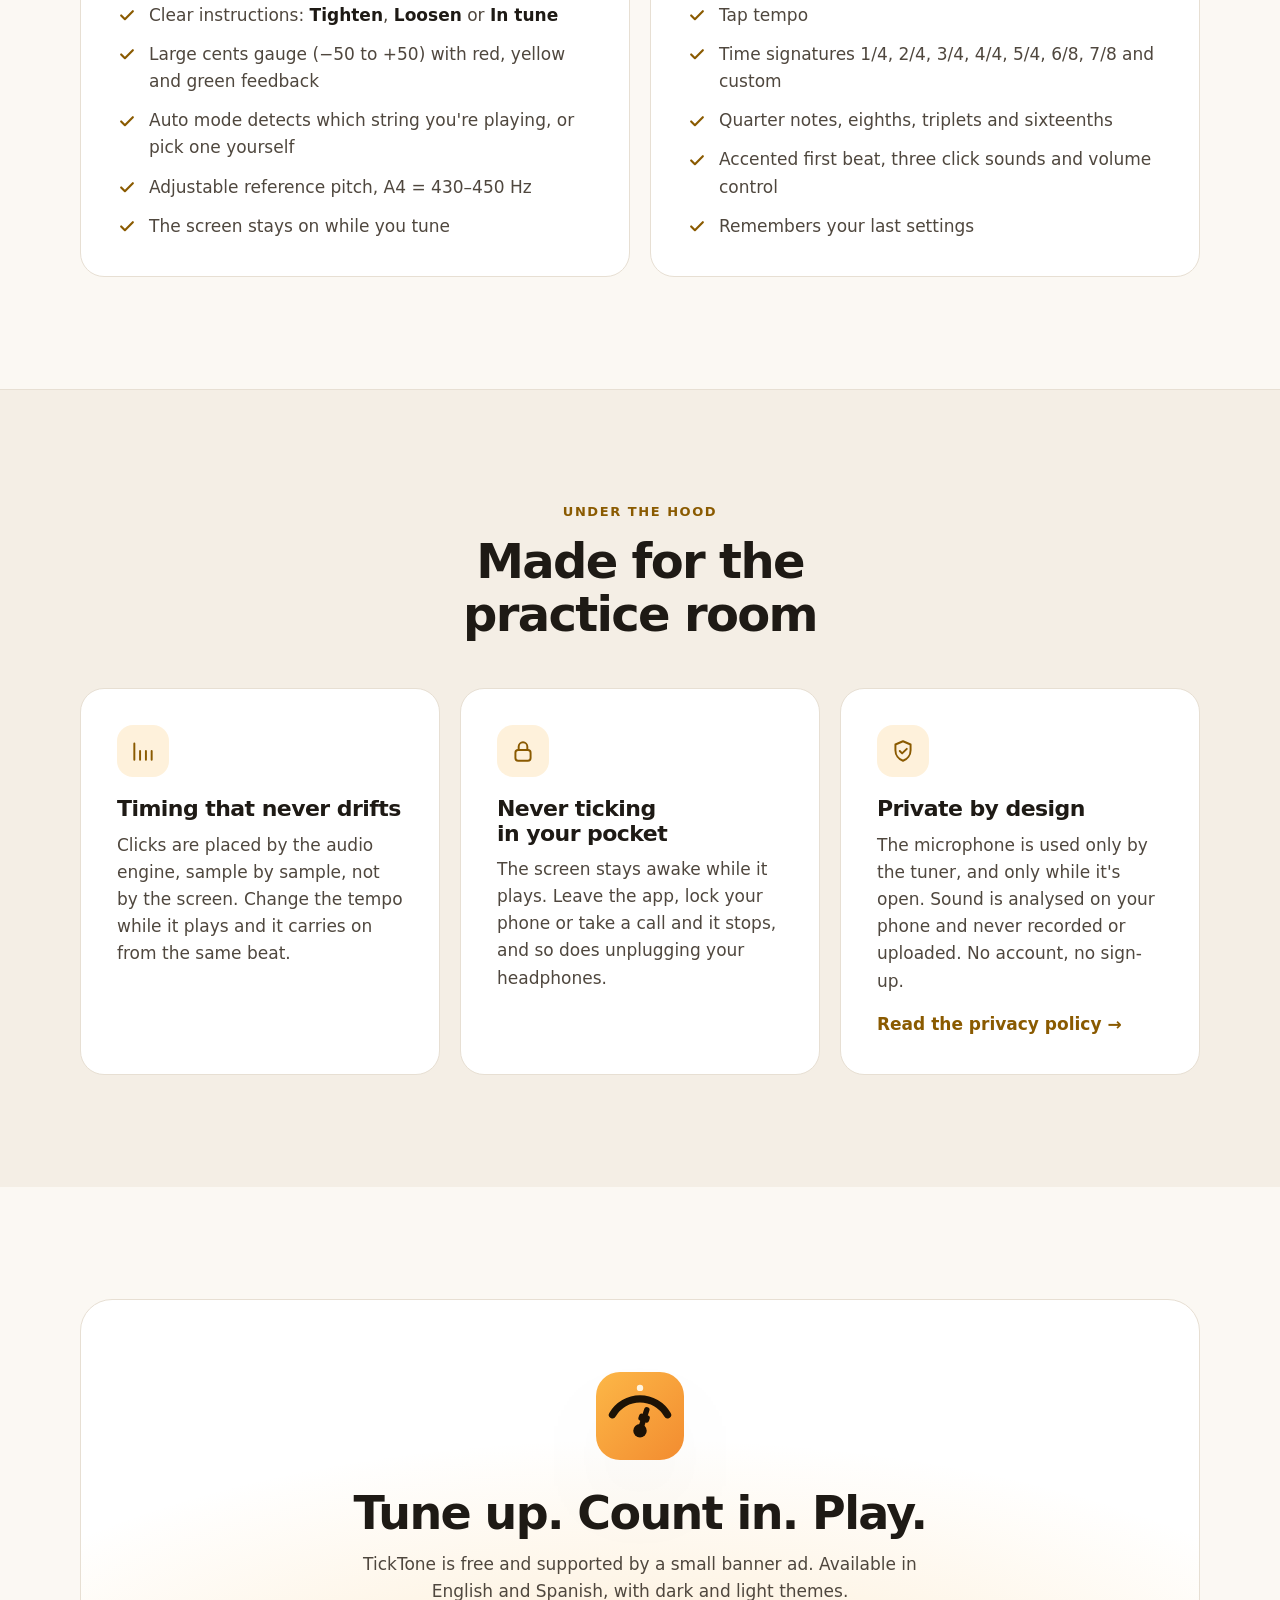
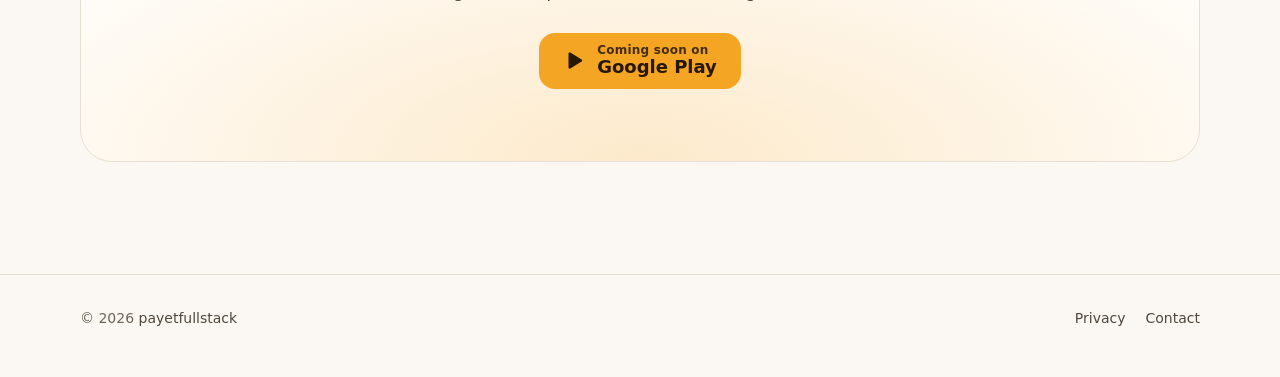
==== commit 515156ac: "Match TickTone page to the app's metronome Co-Authored-By: Claude Opus 5.5 <noreply@anthropic.com>" ====
--- a/ticktone/index.html
+++ b/ticktone/index.html
@@ -170,7 +170,7 @@
             <ul class="checks">
               <li data-i18n="metro.1">30–300 BPM with a slider, +/− buttons, or type the exact tempo</li>
               <li data-i18n="metro.2">Tap tempo</li>
-              <li data-i18n="metro.3">Time signatures 2/4, 3/4, 4/4, 5/4, 6/8, 7/8 and custom</li>
+              <li data-i18n="metro.3">Time signatures 1/4, 2/4, 3/4, 4/4, 5/4, 6/8, 7/8 and custom</li>
               <li data-i18n="metro.4">Quarter notes, eighths, triplets and sixteenths</li>
               <li data-i18n="metro.5">Accented first beat, three click sounds and volume control</li>
               <li data-i18n="metro.6">Remembers your last settings</li>
@@ -194,8 +194,8 @@
           </article>
           <article class="card">
             <div class="icon-tile"><svg viewBox="0 0 24 24" aria-hidden="true"><rect x="5" y="11" width="14" height="10" rx="2.5"/><path d="M8 11V8a4 4 0 0 1 8 0v3"/></svg></div>
-            <h3 data-i18n="why.bg.title">Keeps playing in your pocket</h3>
-            <p data-i18n="why.bg.body">Lock the screen or switch apps and it keeps counting, with pause and stop in the notification. It pauses for phone calls and when you unplug your headphones.</p>
+            <h3 data-i18n="why.bg.title">Never ticking in your pocket</h3>
+            <p data-i18n="why.bg.body">The screen stays awake while it plays. Leave the app, lock your phone or take a call and it stops, and so does unplugging your headphones.</p>
           </article>
           <article class="card">
             <div class="icon-tile"><svg viewBox="0 0 24 24" aria-hidden="true"><path d="M12 3l7 3v5.2c0 4.4-2.9 8.3-7 9.8-4.1-1.5-7-5.4-7-9.8V6z"/><path d="M9 12l2.2 2.2L15.5 10"/></svg></div>
